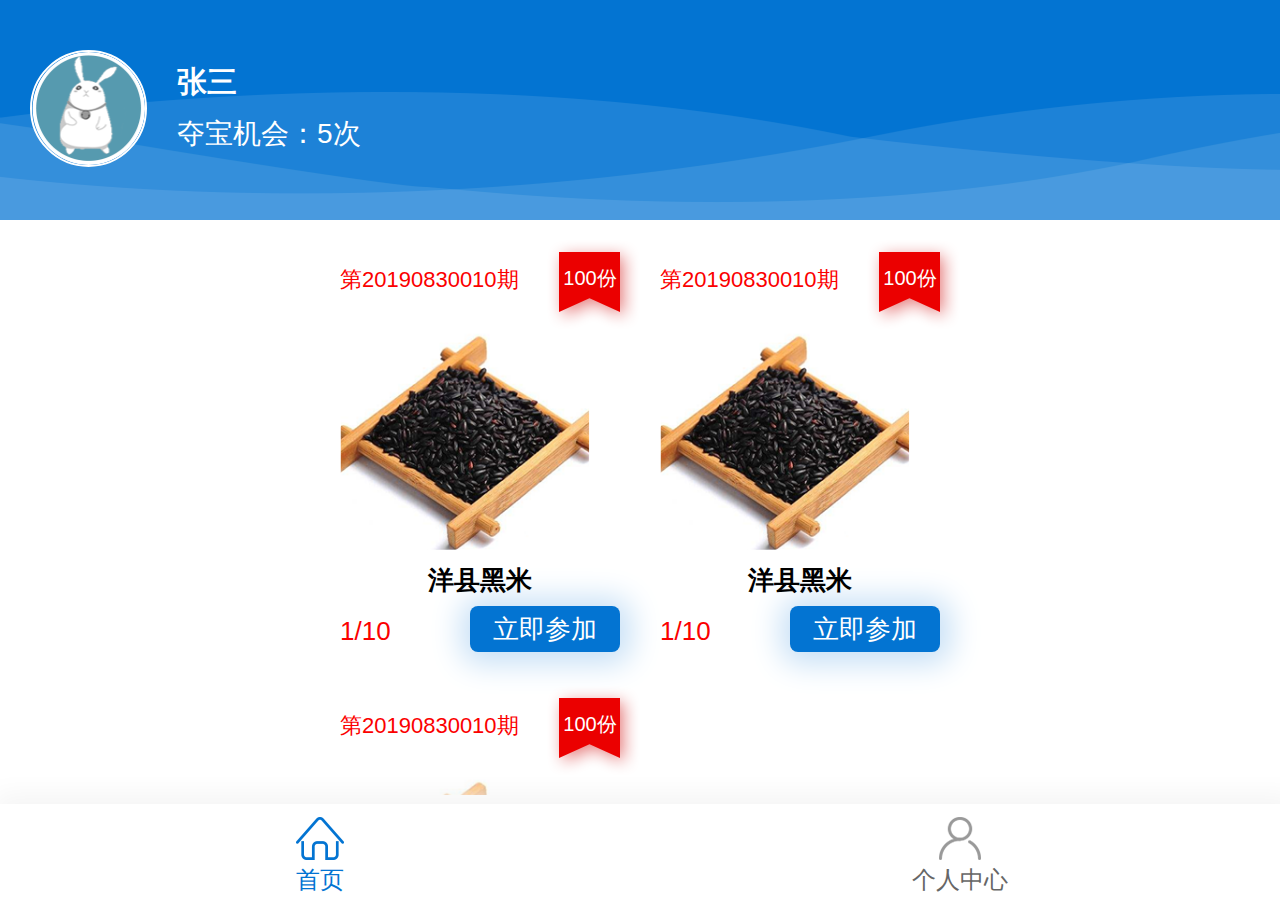
==== views/夺宝商品列表.html @ 0e27d82c "1111" ====
<!DOCTYPE html>
<html lang="en">
<head>
    <meta charset="UTF-8">
    <title></title>

    <meta http-equiv="X-UA-Compatible" content="IE=edge,chrome=1">
    <meta name="viewport" content="width=640, user-scalable=no">
    <link rel="stylesheet" href="../css/productList.css">
</head>
<body>
<div id="container">

    <!--头部-->
    <div class="header">
        <div class="photo">
            <img src="../images/4_1.png" alt="">
        </div>
        <div class="header-right">
            <div class="nickname">张三</div>
            <div class="num">夺宝机会：<span>5</span>次</div>
        </div>
    </div>

    <div class="content">

        <div class="product-list">
            <a class="product-item" href="javascript:void(0);">
                <div class="product-issue">
                    第<span>20190830010</span>期
                </div>
                <div class="product-num"><span>100</span>份</div>
                <div class="product-img">
                    <img src="../images/4_4.png" alt="">
                </div>
                <div class="product-img-name">洋县黑米</div>

                <!--底部-->
                <div class="product-bottom">
                    <div class="person-num">1/10</div>
                    <div class="product-btn">立即参加</div>
                </div>

            </a>
            <a class="product-item" href="javascript:void(0);">
                <div class="product-issue">
                    第<span>20190830010</span>期
                </div>
                <div class="product-num"><span>100</span>份</div>
                <div class="product-img">
                    <img src="../images/4_4.png" alt="">
                </div>
                <div class="product-img-name">洋县黑米</div>

                <!--底部-->
                <div class="product-bottom">
                    <div class="person-num">1/10</div>
                    <div class="product-btn">立即参加</div>
                </div>

            </a>
            <a class="product-item" href="javascript:void(0);">
                <div class="product-issue">
                    第<span>20190830010</span>期
                </div>
                <div class="product-num"><span>100</span>份</div>
                <div class="product-img">
                    <img src="../images/4_4.png" alt="">
                </div>
                <div class="product-img-name">洋县黑米</div>

                <!--底部-->
                <div class="product-bottom">
                    <div class="person-num">1/10</div>
                    <div class="product-btn">立即参加</div>
                </div>

            </a>
        </div>
    </div>


    <!--底部tab-->
    <div class="tab-list">
        <a class="tab-item active" href="javascript:void(0);">
            <div class="tab-img">
                <img class="old-img" src="../images/4_6.png" alt="">
                <img class="new-img" src="../images/4_5.png" alt="">
            </div>
            <div class="tab-text">首页</div>
        </a>
        <a class="tab-item" href="javascript:void(0);">
            <div class="tab-img">
                <img class="old-img" src="../images/4_7.png" alt="">
                <img class="new-img" src="../images/4_8.png" alt="">
            </div>
            <div class="tab-text">个人中心</div>
        </a>
    </div>
</div>

<script src="../scripts/lib/jquery-2.2.2.min.js"></script>
<script src="../scripts/lib/common.js"></script>
<script>

</script>
</body>
</html>
---- css/productList.css ----
body,
dl,
dd,
h1,
h2,
h3,
h4,
h5,
h6,
p,
form {
  margin: 0;
  padding: 0;
}
ol,
ul {
  margin: 0;
  padding: 0;
  list-style: none;
}
body {
  color: #333;
  font: normal normal normal 28px/40px 'Microsoft YaHei', Arial, sans-serif;
  -webkit-tap-highlight-color: rgba(0, 0, 0, 0);
  -moz--tap-highlight-color: rgba(0, 0, 0, 0);
  -o--tap-highlight-color: rgba(0, 0, 0, 0);
}
img {
  border: 0;
}
input[type="text"],
input[type="password"],
textarea,
button {
  vertical-align: middle;
  -webkit-appearance: none;
  font-family: 'Microsoft YaHei', Arial, sans-serif;
  border: none;
  outline: none;
  margin: 0;
  padding: 0;
}
a {
  color: inherit;
  text-decoration: none;
}
a:link,
a:visited,
a:hover,
a:active {
  text-decoration: none;
  outline: none;
}
table {
  border: 0;
  margin: 0;
  padding: 0;
  border-collapse: collapse;
  border-spacing: 0;
}
table td {
  padding: 0;
}
textarea {
  resize: none;
}
body {
  margin: 0 auto;
  position: relative;
}
.clearFix:before,
.clearFix:after {
  content: " ";
  display: table;
}
.clearFix:after {
  clear: both;
}
.pullLeft {
  float: left;
}
.pullRight {
  float: right;
}
.textCenter {
  text-align: center;
}
.textRight {
  text-align: right;
}
.ellipsisNormal {
  overflow: hidden;
  text-overflow: ellipsis;
  white-space: nowrap;
}
html,
body {
  width: 100%;
  height: 100%;
  background: #fff;
}
#container {
  position: relative;
  width: 100%;
  height: 100%;
}
#container .header {
  position: relative;
  width: 100%;
  height: 220px;
  padding-top: 50px;
  background: url('../images/4_2.png') no-repeat #fff;
  background-size: 100% 100%;
  box-sizing: border-box;
}
#container .header:before,
#container .header:after {
  content: " ";
  display: table;
}
#container .header:after {
  clear: both;
}
#container .header .photo {
  float: left;
  margin-left: 30px;
}
#container .header .photo img {
  width: 113px;
  height: 113px;
  border: 2px solid #fff;
  border-radius: 50%;
}
#container .header .header-right {
  float: left;
  margin: 12px 0 0 30px;
}
#container .header .header-right .nickname {
  font-size: 30px;
  font-weight: bold;
  color: #fff;
}
#container .header .header-right .num {
  margin-top: 12px;
  font-size: 28px;
  color: #fff;
}
#container .content {
  position: absolute;
  left: 0;
  top: 220px;
  bottom: 105px;
  z-index: 1;
  width: 100%;
  padding-top: 20px;
  overflow-y: scroll;
  box-sizing: border-box;
}
#container .content .product-list {
  width: 600px;
  margin: 0 auto;
}
#container .content .product-list:before,
#container .content .product-list:after {
  content: " ";
  display: table;
}
#container .content .product-list:after {
  clear: both;
}
#container .content .product-list .product-item {
  position: relative;
  float: left;
  width: 280px;
  margin-bottom: 30px;
}
#container .content .product-list .product-item:nth-of-type(2n) {
  float: right;
}
#container .content .product-list .product-item .product-issue {
  padding-top: 20px;
  font-size: 22px;
  color: #fb0000;
}
#container .content .product-list .product-item .product-num {
  position: absolute;
  right: -20px;
  top: 0;
  z-index: 1;
  width: 93px;
  height: 89px;
  padding-right: 7px;
  background: url('../images/4_3.png') no-repeat;
  background-size: 100% 100%;
  font-size: 20px;
  text-align: center;
  line-height: 77px;
  color: #fff;
  box-sizing: border-box;
}
#container .content .product-list .product-item .product-img {
  width: 250px;
}
#container .content .product-list .product-item .product-img img {
  display: block;
  width: 250px;
  height: 250px;
  margin: 0 auto;
}
#container .content .product-list .product-item .product-img-name {
  margin-top: 10px;
  font-size: 26px;
  color: #000;
  font-weight: bold;
  text-align: center;
  line-height: 40px;
  display: -webkit-box;
  overflow: hidden;
  text-overflow: ellipsis;
  -webkit-box-orient: vertical;
  -webkit-line-clamp: 2;
}
#container .content .product-list .product-item .product-bottom {
  margin-top: 6px;
}
#container .content .product-list .product-item .product-bottom:before,
#container .content .product-list .product-item .product-bottom:after {
  content: " ";
  display: table;
}
#container .content .product-list .product-item .product-bottom:after {
  clear: both;
}
#container .content .product-list .product-item .product-bottom .person-num {
  float: left;
  font-size: 26px;
  color: #fb0000;
  line-height: 50px;
}
#container .content .product-list .product-item .product-bottom .product-btn {
  float: right;
  width: 150px;
  height: 46px;
  color: #fff;
  line-height: 46px;
  text-align: center;
  font-size: 26px;
  border-radius: 8px;
  background: #0374d2;
  box-shadow: 1px 2px 30px 10px #c7e0f6;
}
#container .tab-list {
  position: absolute;
  left: 0;
  bottom: 0;
  z-index: 10;
  display: flex;
  width: 100%;
  padding: 13px 0 6px 0;
  box-shadow: 5px 0px 25px 10px #f5f5f5;
}
#container .tab-list .tab-item {
  flex: 1;
}
#container .tab-list .tab-item .tab-img {
  display: block;
  width: 48px;
  margin: 0 auto;
}
#container .tab-list .tab-item .tab-img .old-img {
  display: block;
  width: 100%;
}
#container .tab-list .tab-item .tab-img .new-img {
  display: none;
  width: 100%;
}
#container .tab-list .tab-item .tab-text {
  margin-top: 6px;
  color: #666;
  font-size: 24px;
  text-align: center;
  line-height: 28px;
}
#container .tab-list .active .tab-img .old-img {
  display: none;
}
#container .tab-list .active .tab-img .new-img {
  display: block;
}
#container .tab-list .active .tab-text {
  color: #0374d2;
}
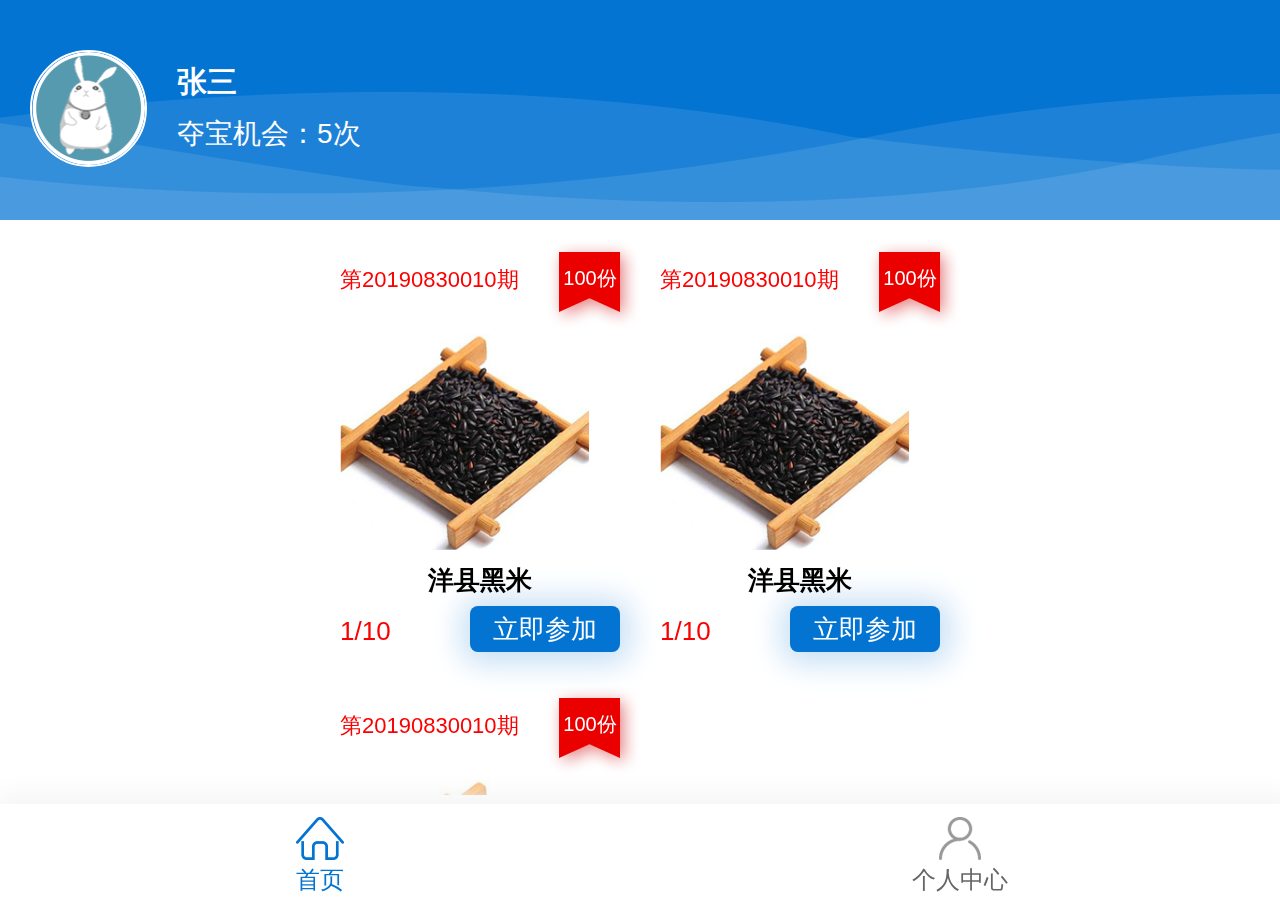
==== commit 6e7c3782: "1111" ====
--- a/views/夺宝商品列表.html
+++ b/views/夺宝商品列表.html
@@ -22,9 +22,9 @@
         </div>
     </div>
 
-    <div class="content">
+    <div class="content" id="content">
 
-        <div class="product-list">
+        <div class="product-list" id="product-list">
             <a class="product-item" href="javascript:void(0);">
                 <div class="product-issue">
                     第<span>20190830010</span>期
@@ -101,8 +101,7 @@
 
 <script src="../scripts/lib/jquery-2.2.2.min.js"></script>
 <script src="../scripts/lib/common.js"></script>
-<script>
-
-</script>
+<script src="../scripts/plugins/betterScroll/bscroll.js"></script>
+<script src="../scripts/other/productList.js"></script>
 </body>
 </html>--- a/css/productList.css
+++ b/css/productList.css
@@ -153,7 +153,7 @@
   z-index: 1;
   width: 100%;
   padding-top: 20px;
-  overflow-y: scroll;
+  overflow: hidden;
   box-sizing: border-box;
 }
 #container .content .product-list {
@@ -214,11 +214,9 @@
   font-weight: bold;
   text-align: center;
   line-height: 40px;
-  display: -webkit-box;
   overflow: hidden;
   text-overflow: ellipsis;
-  -webkit-box-orient: vertical;
-  -webkit-line-clamp: 2;
+  white-space: nowrap;
 }
 #container .content .product-list .product-item .product-bottom {
   margin-top: 6px;
